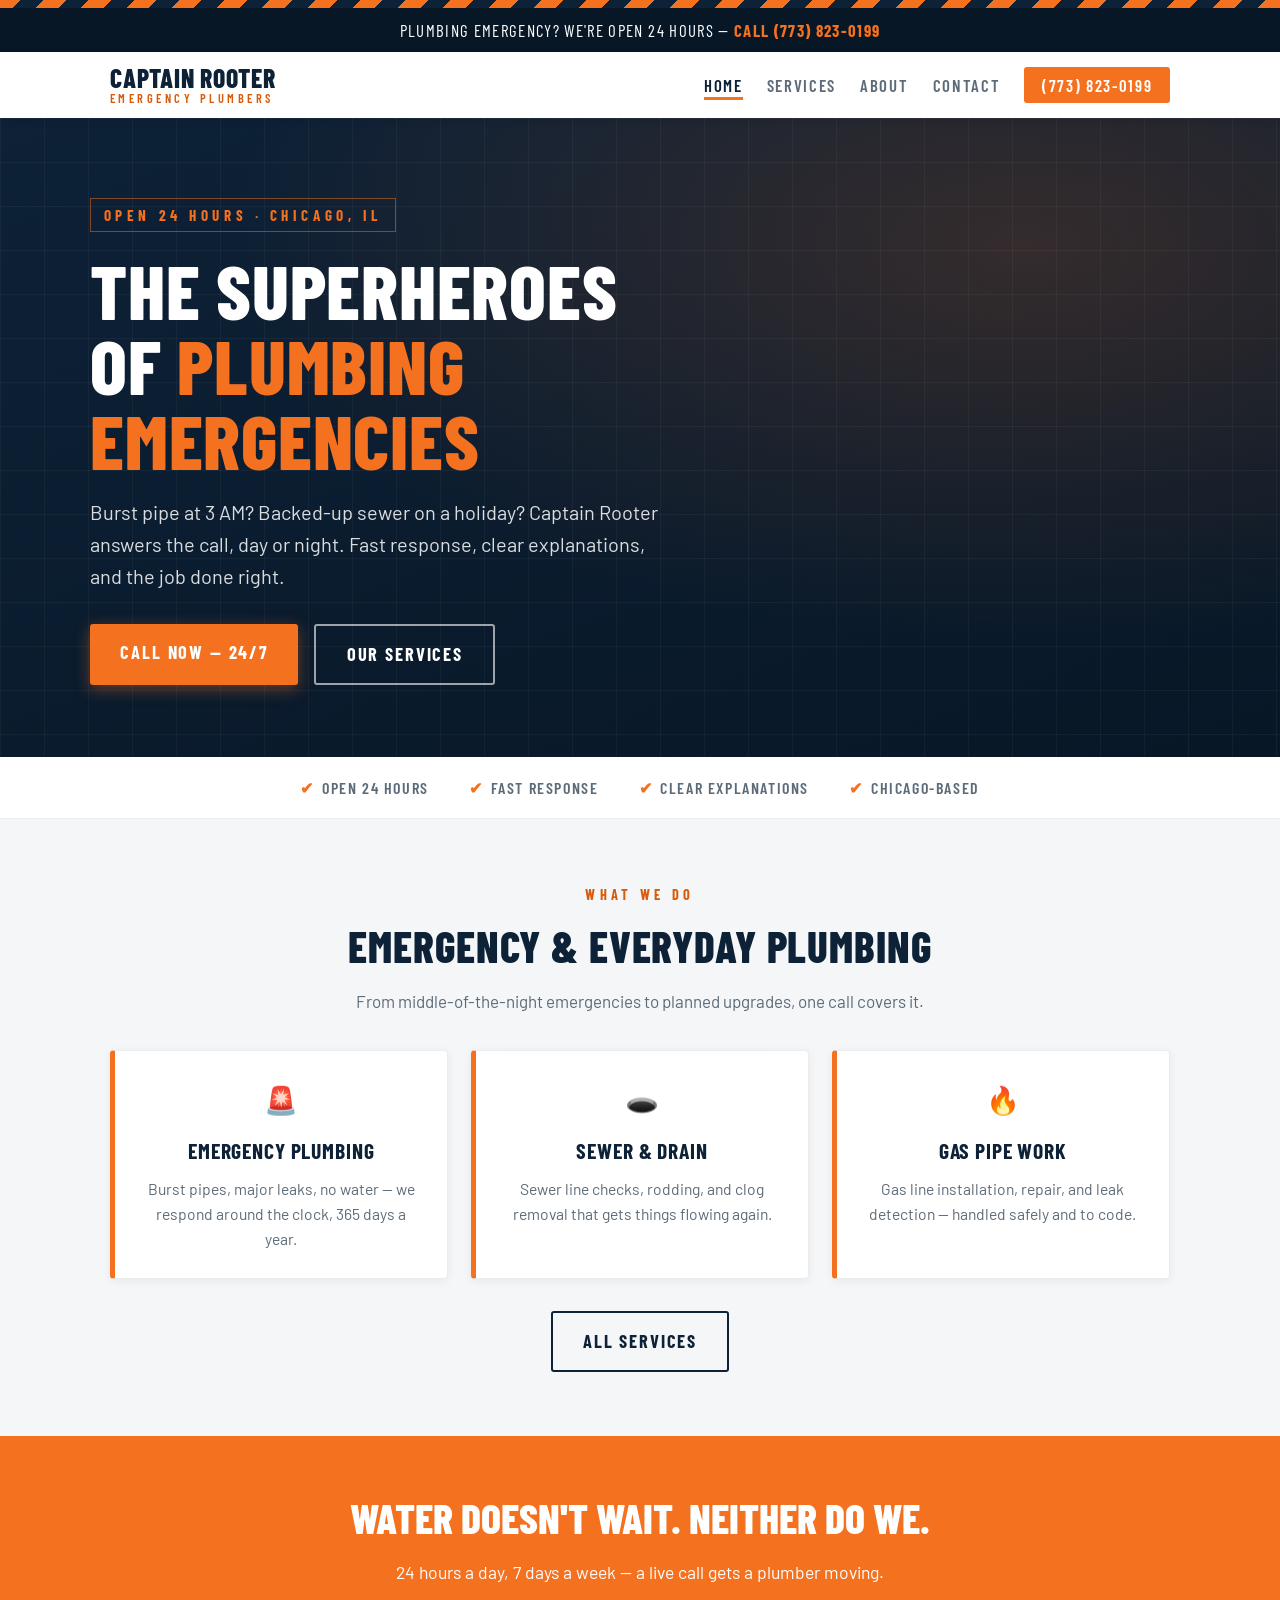
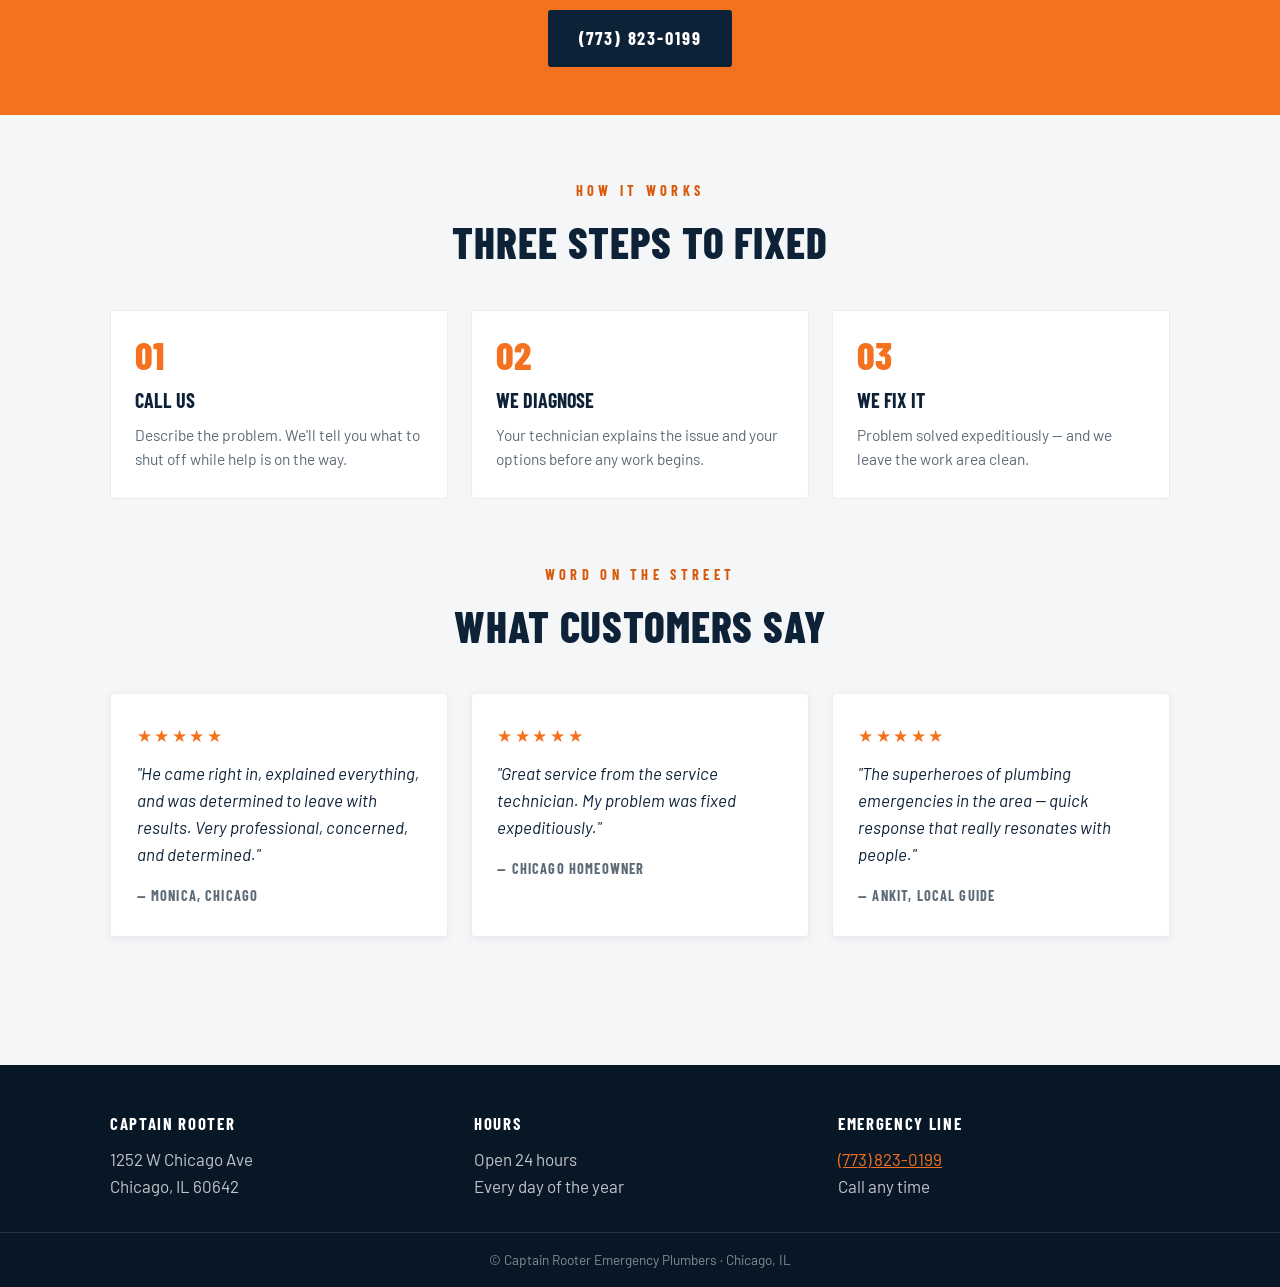
==== index.html @ 28d1a2e2 "feat: Captain Rooter Emergency Plumbers website 4-page static site: Home, Services, About, Contact. " ====
<!DOCTYPE html>
<html lang="en">
<head>
  <meta charset="UTF-8">
  <meta name="viewport" content="width=device-width, initial-scale=1.0">
  <title>Captain Rooter Emergency Plumbers — 24 Hour Plumber in Chicago, IL</title>
  <meta name="description" content="Captain Rooter Emergency Plumbers serves Chicago 24 hours a day. Emergency plumbing, sewer & drain, gas pipe work, water heaters and more. Call (773) 823-0199.">
  <link rel="preconnect" href="https://fonts.googleapis.com">
  <link rel="preconnect" href="https://fonts.gstatic.com" crossorigin>
  <link href="https://fonts.googleapis.com/css2?family=Barlow+Condensed:wght@600;700;800&family=Barlow:ital,wght@0,400;0,600;1,400&display=swap" rel="stylesheet">
  <link rel="stylesheet" href="css/style.css">
</head>
<body>

  <div class="hazard" aria-hidden="true"></div>
  <div class="emergency-bar">
    Plumbing emergency? We're open 24 hours — <a href="tel:+17738230199">Call (773) 823-0199</a>
  </div>

  <header class="site-header">
    <div class="header-inner">
      <a class="brand" href="index.html">Captain Rooter<span class="brand-sub">Emergency Plumbers</span></a>
      <button class="nav-toggle" aria-expanded="false" aria-controls="site-nav" aria-label="Toggle menu">☰</button>
      <nav class="site-nav" id="site-nav">
        <ul>
          <li><a href="index.html" aria-current="page">Home</a></li>
          <li><a href="services.html">Services</a></li>
          <li><a href="about.html">About</a></li>
          <li><a href="contact.html">Contact</a></li>
          <li><a class="nav-call" href="tel:+17738230199">(773) 823-0199</a></li>
        </ul>
      </nav>
    </div>
  </header>

  <main>
    <section class="hero">
      <div class="hero-inner">
        <p class="eyebrow reveal">Open 24 hours · Chicago, IL</p>
        <h1 class="reveal">The superheroes of <span class="accent">plumbing emergencies</span></h1>
        <p class="lede reveal">
          Burst pipe at 3 AM? Backed-up sewer on a holiday? Captain Rooter answers the call,
          day or night. Fast response, clear explanations, and the job done right.
        </p>
        <div class="btn-row reveal">
          <a class="btn btn-call" href="tel:+17738230199">Call Now — 24/7</a>
          <a class="btn btn-ghost" href="services.html">Our Services</a>
        </div>
      </div>
    </section>

    <div class="trust-strip">
      <div class="trust-strip-inner">
        <span>Open 24 hours</span>
        <span>Fast response</span>
        <span>Clear explanations</span>
        <span>Chicago-based</span>
      </div>
    </div>

    <section class="section">
      <div class="wrap center">
        <p class="section-kicker">What we do</p>
        <h2 class="section-title">Emergency &amp; everyday plumbing</h2>
        <p class="section-sub">From middle-of-the-night emergencies to planned upgrades, one call covers it.</p>
        <div class="card-grid">
          <article class="service-card">
            <span class="icon" aria-hidden="true">🚨</span>
            <h3>Emergency Plumbing</h3>
            <p>Burst pipes, major leaks, no water — we respond around the clock, 365 days a year.</p>
          </article>
          <article class="service-card">
            <span class="icon" aria-hidden="true">🕳️</span>
            <h3>Sewer &amp; Drain</h3>
            <p>Sewer line checks, rodding, and clog removal that gets things flowing again.</p>
          </article>
          <article class="service-card">
            <span class="icon" aria-hidden="true">🔥</span>
            <h3>Gas Pipe Work</h3>
            <p>Gas line installation, repair, and leak detection — handled safely and to code.</p>
          </article>
        </div>
        <p style="margin-top:2rem;">
          <a class="btn btn-ghost-dark" href="services.html">All Services</a>
        </p>
      </div>
    </section>

    <section class="cta-band">
      <h2>Water doesn't wait. Neither do we.</h2>
      <p>24 hours a day, 7 days a week — a live call gets a plumber moving.</p>
      <a class="btn" href="tel:+17738230199">(773) 823-0199</a>
    </section>

    <section class="section">
      <div class="wrap center">
        <p class="section-kicker">How it works</p>
        <h2 class="section-title">Three steps to fixed</h2>
        <div class="steps" style="margin-top:2rem; text-align:left;">
          <div class="step">
            <h3>Call us</h3>
            <p>Describe the problem. We'll tell you what to shut off while help is on the way.</p>
          </div>
          <div class="step">
            <h3>We diagnose</h3>
            <p>Your technician explains the issue and your options before any work begins.</p>
          </div>
          <div class="step">
            <h3>We fix it</h3>
            <p>Problem solved expeditiously — and we leave the work area clean.</p>
          </div>
        </div>
      </div>
    </section>

    <section class="section" style="padding-top:0;">
      <div class="wrap center">
        <p class="section-kicker">Word on the street</p>
        <h2 class="section-title">What customers say</h2>
        <div class="card-grid" style="margin-top:2rem; text-align:left;">
          <article class="review-card">
            <div class="stars" aria-label="5 stars">★★★★★</div>
            <blockquote>"He came right in, explained everything, and was determined to leave with results. Very professional, concerned, and determined."</blockquote>
            <cite>— Monica, Chicago</cite>
          </article>
          <article class="review-card">
            <div class="stars" aria-label="5 stars">★★★★★</div>
            <blockquote>"Great service from the service technician. My problem was fixed expeditiously."</blockquote>
            <cite>— Chicago homeowner</cite>
          </article>
          <article class="review-card">
            <div class="stars" aria-label="5 stars">★★★★★</div>
            <blockquote>"The superheroes of plumbing emergencies in the area — quick response that really resonates with people."</blockquote>
            <cite>— Ankit, Local Guide</cite>
          </article>
        </div>
      </div>
    </section>
  </main>

  <footer class="site-footer">
    <div class="footer-inner">
      <div>
        <h4>Captain Rooter</h4>
        <p>1252 W Chicago Ave<br>Chicago, IL 60642</p>
      </div>
      <div>
        <h4>Hours</h4>
        <p>Open 24 hours<br>Every day of the year</p>
      </div>
      <div>
        <h4>Emergency Line</h4>
        <p><a href="tel:+17738230199">(773) 823-0199</a><br>Call any time</p>
      </div>
    </div>
    <div class="footer-bottom">© Captain Rooter Emergency Plumbers · Chicago, IL</div>
  </footer>

  <script>
    const toggle = document.querySelector(".nav-toggle");
    const nav = document.querySelector(".site-nav");
    toggle.addEventListener("click", () => {
      const open = nav.classList.toggle("open");
      toggle.setAttribute("aria-expanded", open);
    });
  </script>
</body>
</html>
---- css/style.css ----
/* ==========================================================================
   Captain Rooter Emergency Plumbers — Industrial / Utilitarian
   Palette: deep navy, safety orange, steel gray, white
   Type: Barlow Condensed (display) + Barlow (body)
   ========================================================================== */

:root {
  --navy: #0d2137;
  --navy-deep: #081726;
  --orange: #f4711f;
  --orange-deep: #d85a0a;
  --steel: #5d6b78;
  --paper: #f4f6f8;
  --white: #ffffff;
  --font-display: "Barlow Condensed", "Arial Narrow", sans-serif;
  --font-body: "Barlow", "Helvetica Neue", sans-serif;
}

* { box-sizing: border-box; margin: 0; padding: 0; }

html { scroll-behavior: smooth; }

body {
  font-family: var(--font-body);
  font-size: 1.0625rem;
  line-height: 1.6;
  color: var(--navy);
  background: var(--paper);
}

img { max-width: 100%; display: block; }

a { color: var(--orange-deep); }

/* ---- Hazard stripe ----------------------------------------------------- */

.hazard {
  height: 8px;
  background: repeating-linear-gradient(
    -45deg,
    var(--orange) 0 16px,
    var(--navy) 16px 32px
  );
}

/* ---- Emergency top bar -------------------------------------------------- */

.emergency-bar {
  background: var(--navy-deep);
  color: var(--white);
  text-align: center;
  padding: 0.55rem 1rem;
  font-family: var(--font-display);
  font-size: 1.05rem;
  letter-spacing: 0.08em;
  text-transform: uppercase;
}
.emergency-bar a {
  color: var(--orange);
  font-weight: 700;
  text-decoration: none;
}
.emergency-bar a:hover { text-decoration: underline; }

/* ---- Header ------------------------------------------------------------- */

.site-header {
  position: sticky;
  top: 0;
  z-index: 50;
  background: var(--white);
  box-shadow: 0 2px 8px rgba(8, 23, 38, 0.12);
}

.header-inner {
  max-width: 1100px;
  margin: 0 auto;
  padding: 0.8rem 1.25rem;
  display: flex;
  align-items: center;
  justify-content: space-between;
  gap: 1rem;
}

.brand {
  font-family: var(--font-display);
  font-weight: 800;
  font-size: 1.6rem;
  letter-spacing: 0.03em;
  text-transform: uppercase;
  color: var(--navy);
  text-decoration: none;
  line-height: 1.05;
}
.brand .brand-sub {
  display: block;
  font-size: 0.78rem;
  letter-spacing: 0.28em;
  color: var(--orange-deep);
  font-weight: 600;
}

.site-nav ul {
  list-style: none;
  display: flex;
  gap: 1.5rem;
  align-items: center;
}

.site-nav a {
  text-decoration: none;
  color: var(--steel);
  font-family: var(--font-display);
  font-weight: 600;
  font-size: 1.05rem;
  letter-spacing: 0.1em;
  text-transform: uppercase;
  padding-bottom: 0.15rem;
  border-bottom: 3px solid transparent;
  transition: color 0.2s, border-color 0.2s;
}
.site-nav a:hover { color: var(--navy); }
.site-nav a[aria-current="page"] {
  color: var(--navy);
  border-bottom-color: var(--orange);
}

.nav-call {
  background: var(--orange);
  color: var(--white) !important;
  padding: 0.5rem 1.1rem !important;
  border-radius: 3px;
  border-bottom: none !important;
}
.nav-call:hover { background: var(--orange-deep); color: var(--white) !important; }

.nav-toggle {
  display: none;
  background: none;
  border: 2px solid var(--navy);
  border-radius: 4px;
  color: var(--navy);
  font-size: 1.3rem;
  line-height: 1;
  padding: 0.3rem 0.55rem;
  cursor: pointer;
}

/* ---- Hero ------------------------------------------------------------------ */

.hero {
  background:
    radial-gradient(ellipse at 80% 20%, rgba(244, 113, 31, 0.18), transparent 55%),
    linear-gradient(160deg, var(--navy) 0%, var(--navy-deep) 100%);
  color: var(--white);
  padding: 5rem 1.25rem 4.5rem;
  position: relative;
  overflow: hidden;
}

/* pipe-grid texture */
.hero::before {
  content: "";
  position: absolute;
  inset: 0;
  background-image:
    linear-gradient(rgba(255,255,255,0.04) 1px, transparent 1px),
    linear-gradient(90deg, rgba(255,255,255,0.04) 1px, transparent 1px);
  background-size: 44px 44px;
  pointer-events: none;
}

.hero-inner {
  max-width: 1100px;
  margin: 0 auto;
  position: relative;
}

.hero .eyebrow {
  display: inline-block;
  font-family: var(--font-display);
  font-weight: 700;
  font-size: 0.95rem;
  letter-spacing: 0.3em;
  text-transform: uppercase;
  color: var(--orange);
  border: 1px solid rgba(244, 113, 31, 0.5);
  padding: 0.25rem 0.8rem;
  margin-bottom: 1.2rem;
}

.hero h1 {
  font-family: var(--font-display);
  font-weight: 800;
  font-size: clamp(2.6rem, 7vw, 4.8rem);
  line-height: 0.98;
  text-transform: uppercase;
  letter-spacing: 0.01em;
  max-width: 16ch;
  margin-bottom: 1.2rem;
}

.hero h1 .accent { color: var(--orange); }

.hero .lede {
  font-size: clamp(1.05rem, 2vw, 1.25rem);
  color: rgba(255, 255, 255, 0.85);
  max-width: 52ch;
  margin-bottom: 2rem;
}

.btn {
  display: inline-block;
  font-family: var(--font-display);
  font-weight: 700;
  font-size: 1.15rem;
  letter-spacing: 0.1em;
  text-transform: uppercase;
  text-decoration: none;
  padding: 0.85rem 1.9rem;
  border-radius: 3px;
  transition: background 0.2s, color 0.2s, transform 0.15s;
}

.btn-call {
  background: var(--orange);
  color: var(--white);
  box-shadow: 0 4px 16px rgba(244, 113, 31, 0.4);
}
.btn-call:hover { background: var(--orange-deep); color: var(--white); transform: translateY(-1px); }

.btn-ghost {
  border: 2px solid rgba(255, 255, 255, 0.6);
  color: var(--white);
}
.btn-ghost:hover { background: var(--white); color: var(--navy); }

.btn-ghost-dark {
  border: 2px solid var(--navy);
  color: var(--navy);
}
.btn-ghost-dark:hover { background: var(--navy); color: var(--white); }

.btn-row { display: flex; gap: 1rem; flex-wrap: wrap; }

/* ---- Trust strip ------------------------------------------------------------- */

.trust-strip {
  background: var(--white);
  border-bottom: 1px solid rgba(8, 23, 38, 0.08);
}
.trust-strip-inner {
  max-width: 1100px;
  margin: 0 auto;
  padding: 1.1rem 1.25rem;
  display: flex;
  flex-wrap: wrap;
  gap: 0.6rem 2.5rem;
  justify-content: center;
  font-family: var(--font-display);
  font-weight: 600;
  letter-spacing: 0.1em;
  text-transform: uppercase;
  font-size: 1rem;
  color: var(--steel);
}
.trust-strip-inner span::before {
  content: "✔";
  color: var(--orange);
  margin-right: 0.45rem;
}

/* ---- Layout helpers ------------------------------------------------------------ */

.wrap { max-width: 1100px; margin: 0 auto; padding: 0 1.25rem; }
.section { padding: 4rem 0; }

.section-title {
  font-family: var(--font-display);
  font-weight: 800;
  font-size: clamp(1.9rem, 4vw, 2.7rem);
  text-transform: uppercase;
  letter-spacing: 0.02em;
  color: var(--navy);
  margin-bottom: 0.4rem;
}

.section-kicker {
  font-family: var(--font-display);
  font-weight: 700;
  font-size: 0.9rem;
  letter-spacing: 0.3em;
  text-transform: uppercase;
  color: var(--orange-deep);
  margin-bottom: 0.4rem;
}

.section-sub { color: var(--steel); max-width: 60ch; margin-bottom: 2.2rem; }

.center { text-align: center; }
.center .section-sub { margin-inline: auto; }

.prose { max-width: 62ch; }
.prose p + p { margin-top: 1.1em; }

/* ---- Service cards ---------------------------------------------------------------- */

.card-grid {
  display: grid;
  grid-template-columns: repeat(auto-fit, minmax(260px, 1fr));
  gap: 1.4rem;
}

.service-card {
  background: var(--white);
  border: 1px solid rgba(8, 23, 38, 0.08);
  border-left: 5px solid var(--orange);
  border-radius: 4px;
  padding: 1.7rem 1.6rem;
  box-shadow: 0 2px 10px rgba(8, 23, 38, 0.06);
  transition: transform 0.2s, box-shadow 0.2s;
}
.service-card:hover {
  transform: translateY(-3px);
  box-shadow: 0 10px 24px rgba(8, 23, 38, 0.12);
}

.service-card .icon {
  font-size: 1.7rem;
  margin-bottom: 0.7rem;
  display: block;
}

.service-card h3 {
  font-family: var(--font-display);
  font-weight: 700;
  font-size: 1.35rem;
  text-transform: uppercase;
  letter-spacing: 0.04em;
  color: var(--navy);
  margin-bottom: 0.5rem;
}

.service-card p { color: var(--steel); font-size: 0.98rem; }

/* ---- 24/7 band ----------------------------------------------------------------------- */

.cta-band {
  background: var(--orange);
  color: var(--white);
  text-align: center;
  padding: 3rem 1.25rem;
}
.cta-band h2 {
  font-family: var(--font-display);
  font-weight: 800;
  font-size: clamp(1.8rem, 4vw, 2.6rem);
  text-transform: uppercase;
  margin-bottom: 0.5rem;
}
.cta-band p { margin-bottom: 1.5rem; font-size: 1.1rem; }
.cta-band .btn {
  background: var(--navy);
  color: var(--white);
}
.cta-band .btn:hover { background: var(--navy-deep); }

/* ---- Steps (how it works) --------------------------------------------------------------- */

.steps {
  display: grid;
  grid-template-columns: repeat(auto-fit, minmax(220px, 1fr));
  gap: 1.4rem;
  counter-reset: step;
}

.step {
  background: var(--white);
  border: 1px solid rgba(8, 23, 38, 0.08);
  border-radius: 4px;
  padding: 1.6rem 1.5rem;
  position: relative;
  counter-increment: step;
}
.step::before {
  content: counter(step, decimal-leading-zero);
  font-family: var(--font-display);
  font-weight: 800;
  font-size: 2.4rem;
  color: var(--orange);
  display: block;
  line-height: 1;
  margin-bottom: 0.6rem;
}
.step h3 {
  font-family: var(--font-display);
  font-weight: 700;
  font-size: 1.25rem;
  text-transform: uppercase;
  margin-bottom: 0.4rem;
}
.step p { color: var(--steel); font-size: 0.97rem; }

/* ---- Reviews ------------------------------------------------------------------------------ */

.review-card {
  background: var(--white);
  border: 1px solid rgba(8, 23, 38, 0.08);
  border-radius: 4px;
  padding: 1.7rem 1.6rem;
  box-shadow: 0 2px 10px rgba(8, 23, 38, 0.06);
}
.review-card .stars { color: var(--orange); letter-spacing: 0.15em; margin-bottom: 0.7rem; }
.review-card blockquote { font-style: italic; color: var(--navy); margin-bottom: 0.8rem; }
.review-card cite {
  font-style: normal;
  font-family: var(--font-display);
  font-weight: 700;
  letter-spacing: 0.08em;
  text-transform: uppercase;
  font-size: 0.9rem;
  color: var(--steel);
}

/* ---- Contact -------------------------------------------------------------------------------- */

.contact-grid {
  display: grid;
  grid-template-columns: 1fr 1.2fr;
  gap: 2.5rem;
  align-items: start;
}

.contact-card {
  background: var(--white);
  border: 1px solid rgba(8, 23, 38, 0.08);
  border-top: 5px solid var(--orange);
  border-radius: 4px;
  padding: 2rem;
  box-shadow: 0 2px 10px rgba(8, 23, 38, 0.06);
}
.contact-card h3 {
  font-family: var(--font-display);
  font-weight: 700;
  font-size: 1.2rem;
  text-transform: uppercase;
  letter-spacing: 0.06em;
  color: var(--navy);
  margin-bottom: 0.3rem;
}
.contact-block { margin-bottom: 1.4rem; }
.contact-block:last-child { margin-bottom: 0; }
.contact-card a { font-weight: 600; }

.map-frame {
  width: 100%;
  aspect-ratio: 4 / 3;
  border: 4px solid var(--white);
  border-radius: 4px;
  box-shadow: 0 2px 12px rgba(8, 23, 38, 0.15);
}

/* ---- Footer ------------------------------------------------------------------------------------ */

.site-footer {
  background: var(--navy-deep);
  color: rgba(255, 255, 255, 0.75);
  margin-top: 4rem;
}

.footer-inner {
  max-width: 1100px;
  margin: 0 auto;
  padding: 2.8rem 1.25rem 2rem;
  display: grid;
  grid-template-columns: repeat(auto-fit, minmax(220px, 1fr));
  gap: 2rem;
}

.site-footer h4 {
  font-family: var(--font-display);
  font-weight: 700;
  text-transform: uppercase;
  letter-spacing: 0.1em;
  color: var(--white);
  font-size: 1.05rem;
  margin-bottom: 0.6rem;
}

.site-footer a { color: var(--orange); }
.site-footer a:hover { color: var(--white); }

.footer-bottom {
  border-top: 1px solid rgba(255, 255, 255, 0.12);
  text-align: center;
  padding: 1rem 1.25rem;
  font-size: 0.85rem;
  color: rgba(255, 255, 255, 0.5);
}

/* ---- Page-load reveal ----------------------------------------------------------------------------- */

@media (prefers-reduced-motion: no-preference) {
  .reveal { animation: rise 0.65s ease both; }
  .reveal:nth-child(2) { animation-delay: 0.1s; }
  .reveal:nth-child(3) { animation-delay: 0.2s; }
  .reveal:nth-child(4) { animation-delay: 0.3s; }

  @keyframes rise {
    from { opacity: 0; transform: translateY(14px); }
    to { opacity: 1; transform: none; }
  }
}

/* ---- Mobile ------------------------------------------------------------------------------------------ */

@media (max-width: 760px) {
  .nav-toggle { display: block; }

  .site-nav {
    position: absolute;
    top: 100%;
    left: 0;
    right: 0;
    background: var(--white);
    border-bottom: 1px solid rgba(8, 23, 38, 0.12);
    display: none;
  }
  .site-nav.open { display: block; }

  .site-nav ul {
    flex-direction: column;
    gap: 0;
    padding: 0.5rem 0;
    align-items: stretch;
  }
  .site-nav a {
    display: block;
    padding: 0.85rem 1.5rem;
    border-bottom: none;
  }
  .site-nav a[aria-current="page"] { background: var(--paper); }
  .nav-call { margin: 0.5rem 1.5rem; text-align: center; }

  .contact-grid { grid-template-columns: 1fr; }
  .hero { padding: 3.5rem 1.25rem 3rem; }
}
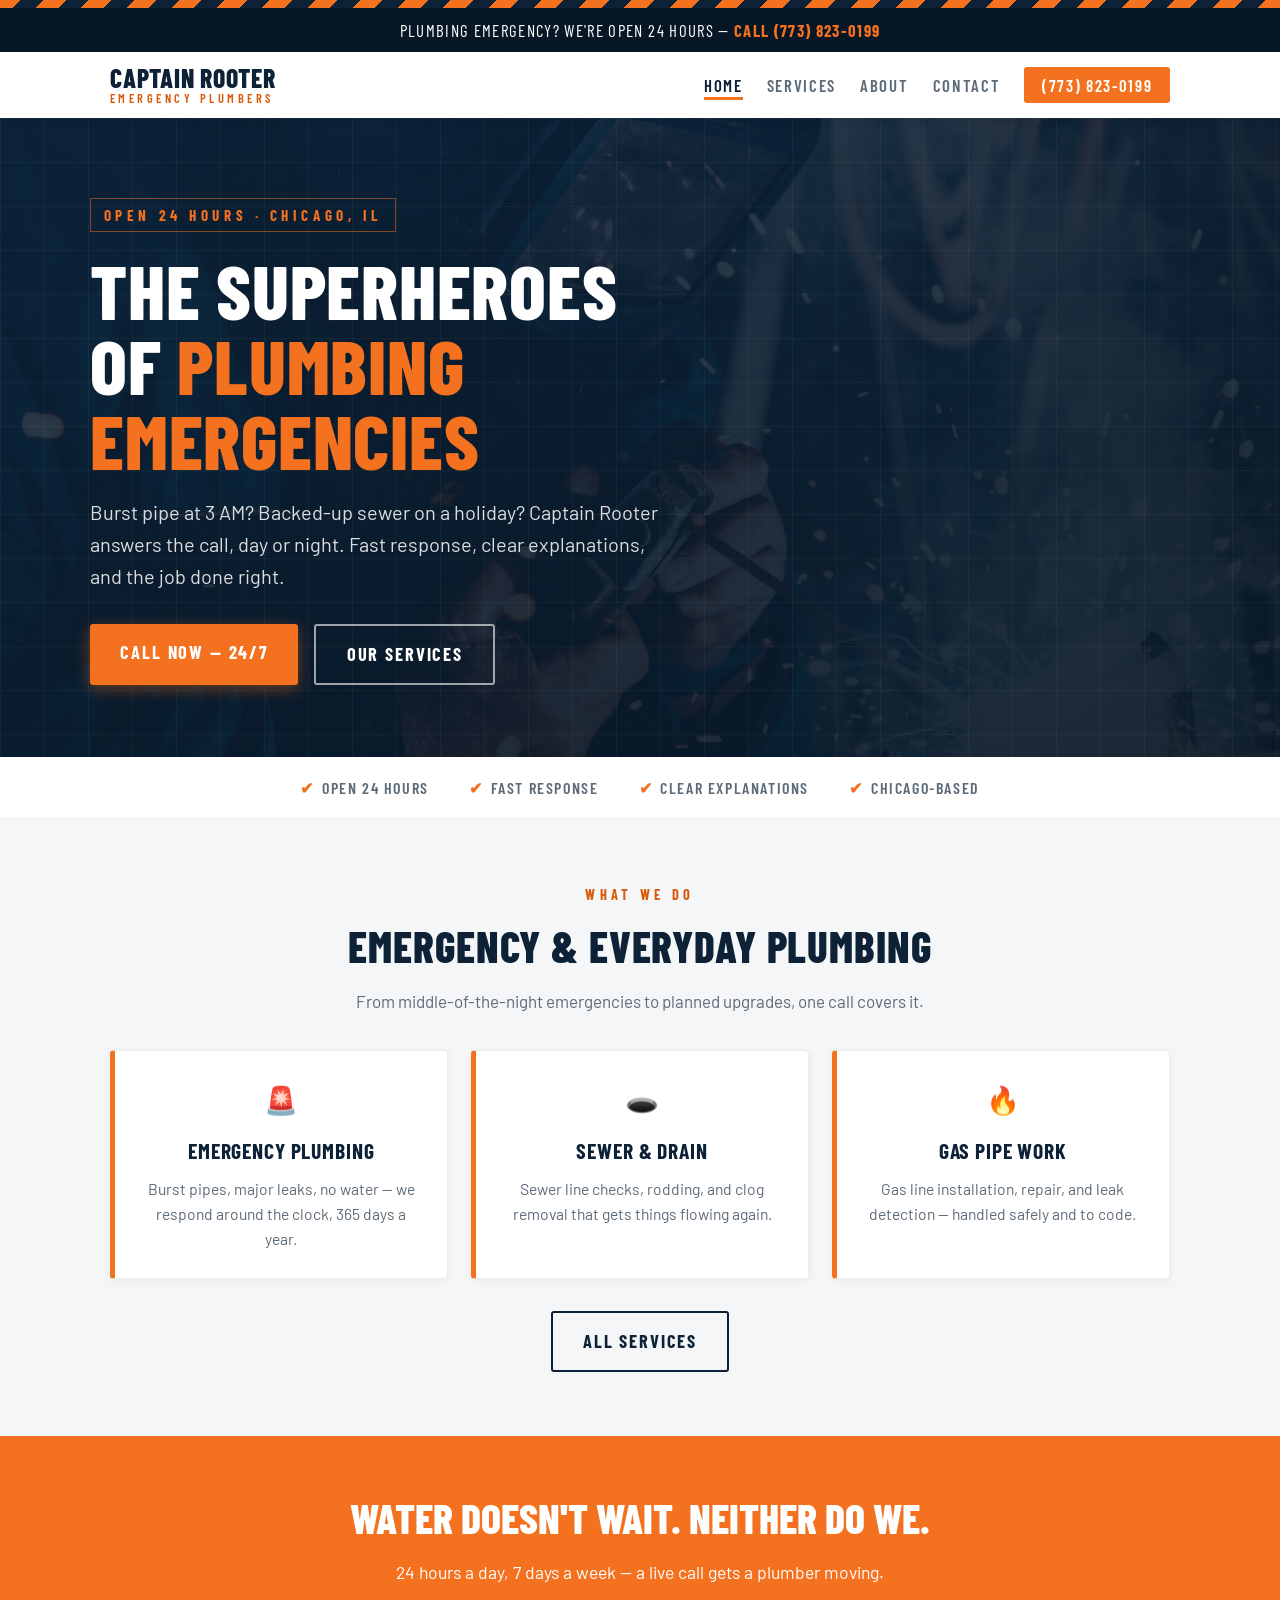
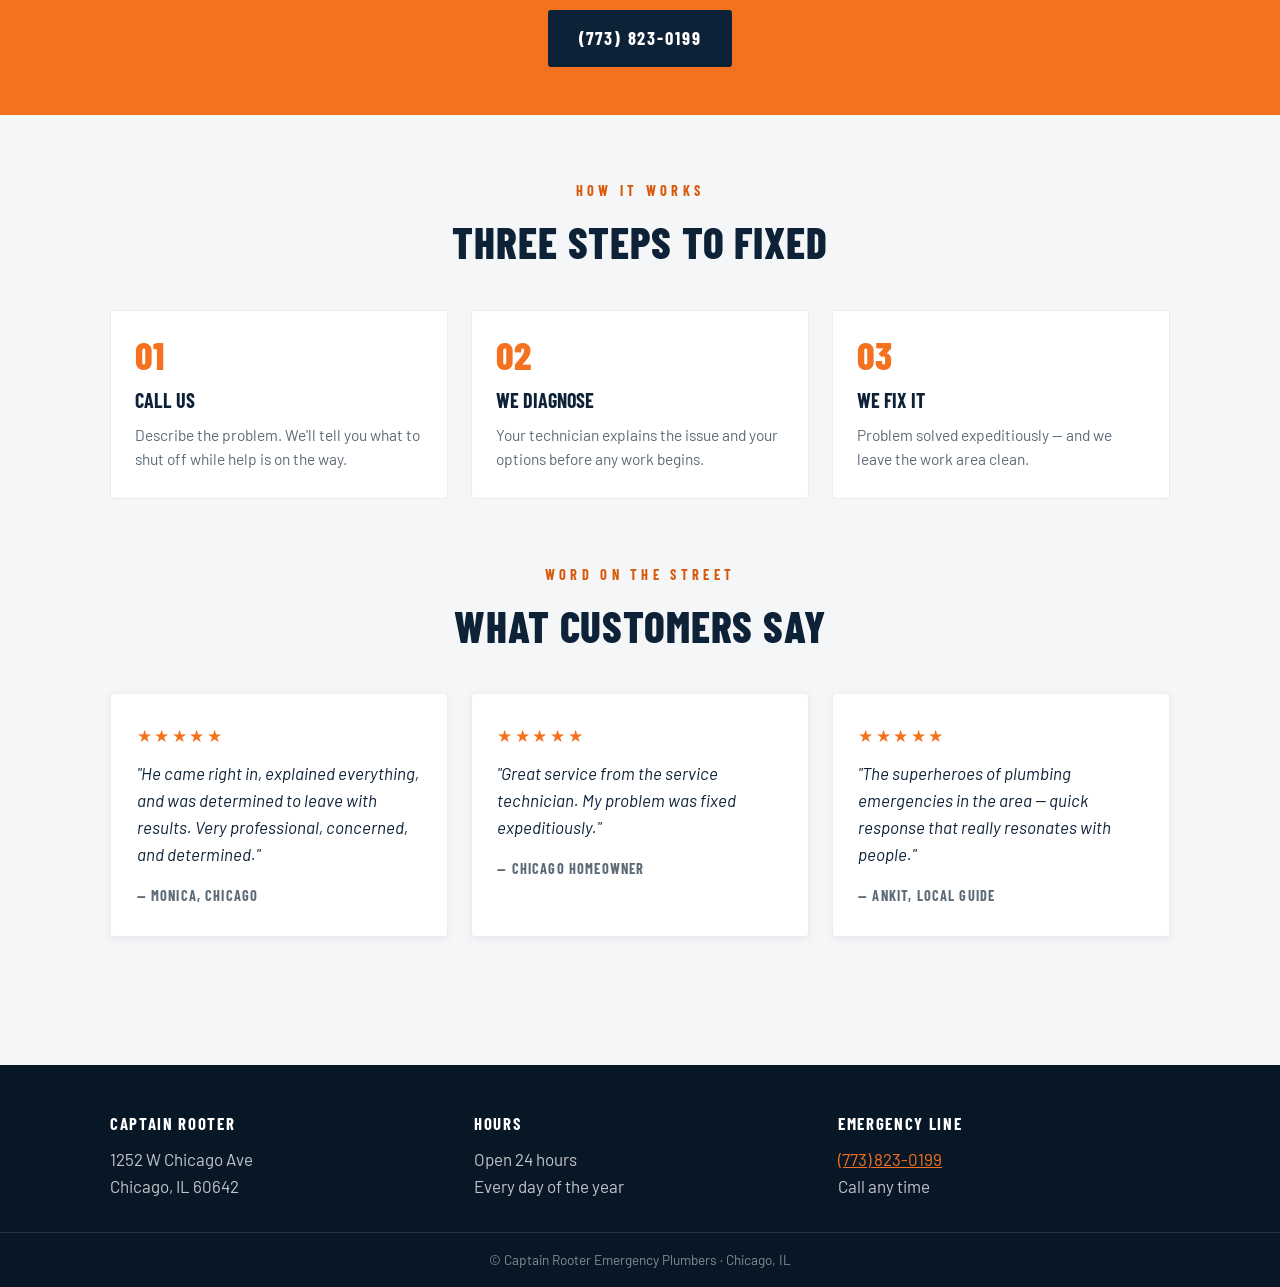
==== commit 35402ef7: "feat: add real photo hero backgrounds on all pages Unsplash-licensed plumbing photos (welder, gas pi" ====
--- a/index.html
+++ b/index.html
@@ -34,7 +34,7 @@
   </header>
 
   <main>
-    <section class="hero">
+    <section class="hero" style="background-image: linear-gradient(160deg, rgba(13,33,55,0.86), rgba(8,23,38,0.93)), url('images/hero-welder.jpg'); background-size: cover; background-position: center;">
       <div class="hero-inner">
         <p class="eyebrow reveal">Open 24 hours · Chicago, IL</p>
         <h1 class="reveal">The superheroes of <span class="accent">plumbing emergencies</span></h1>
